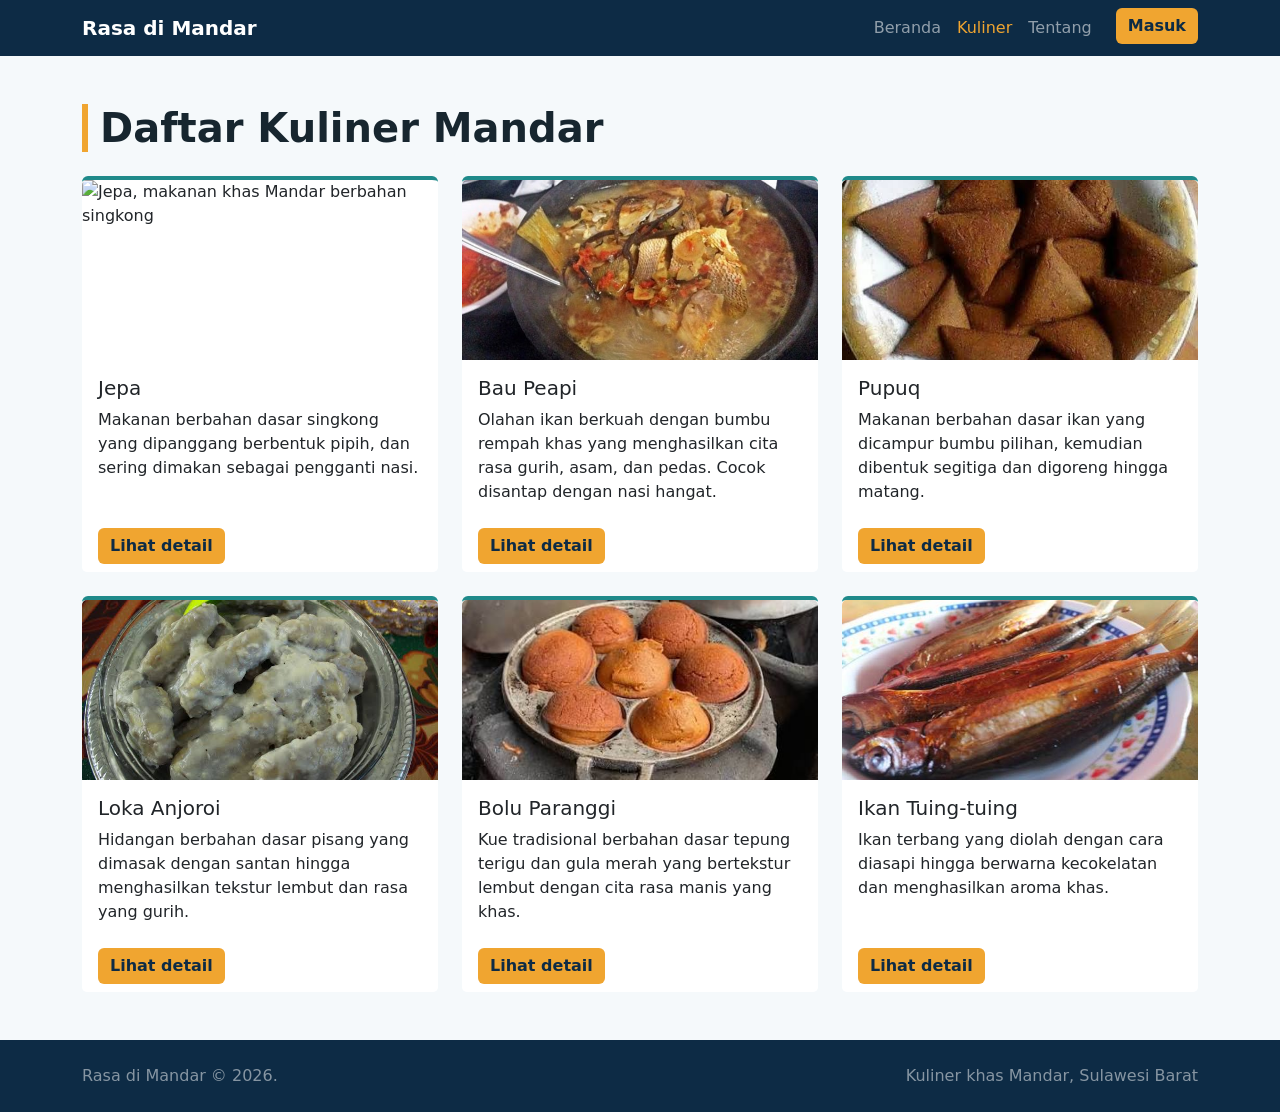
==== Daftar.html @ 7fa7e62b "web rasa di mandar" ====
<!DOCTYPE html>
<html lang="id">
<head>
  <meta charset="UTF-8">
  <meta name="viewport" content="width=device-width, initial-scale=1">
  <title>Kuliner | Rasa di Mandar</title>

  <link href="https://cdn.jsdelivr.net/npm/bootstrap@5.3.3/dist/css/bootstrap.min.css" rel="stylesheet">
  <link href="style.css" rel="stylesheet">
</head>
<body>

  <!-- NAVBAR -->
  <nav class="navbar navbar-expand-lg navbar-dark bg-laut sticky-top">
    <div class="container">
      <a class="navbar-brand fw-bold" href="index.html">Rasa di Mandar</a>

      <button class="navbar-toggler" type="button"
              data-bs-toggle="collapse" data-bs-target="#menuUtama"
              aria-label="Buka menu">
        <span class="navbar-toggler-icon"></span>
      </button>

      <div class="collapse navbar-collapse" id="menuUtama">
        <ul class="navbar-nav ms-auto">
          <li class="nav-item"><a class="nav-link" href="index.html">Beranda</a></li>
          <li class="nav-item"><a class="nav-link active" href="daftar.html">Kuliner</a></li>
          <li class="nav-item"><a class="nav-link" href="tentang.html">Tentang</a></li>
          <li class="nav-item"><a class="btn btn-fajar ms-lg-3" href="login.html">Masuk</a></li>
        </ul>
      </div>
    </div>
  </nav>

  <!-- ISI HALAMAN: grid card -->
  <main class="container mt-5">
    <h1 class="judul-bagian mb-4">Daftar Kuliner Mandar</h1>

    <div class="row row-cols-1 row-cols-md-2 row-cols-lg-3 g-4">

      <!-- Card 1: Jepa -->
      <div class="col">
        <div class="card h-100">
          <img src="image/jepa.jpeg" class="card-img-top" alt="Jepa, makanan khas Mandar berbahan singkong">
          <div class="card-body">
            <h5 class="card-title">Jepa</h5>
            <p class="card-text">Makanan berbahan dasar singkong yang dipanggang berbentuk pipih, dan sering dimakan sebagai pengganti nasi.</p>
          </div>
          <div class="card-footer bg-white border-0">
            <a href="detail.html?menu=jepa" class="btn btn-fajar">Lihat detail</a>
          </div>
        </div>
      </div>

      <!-- Card 2: Bau Peapi -->
      <div class="col">
        <div class="card h-100">
          <img src="image/bau-peapi.jpg" class="card-img-top" alt="Bau Peapi, olahan ikan berkuah">
          <div class="card-body">
            <h5 class="card-title">Bau Peapi</h5>
            <p class="card-text">Olahan ikan berkuah dengan bumbu rempah khas yang menghasilkan cita rasa gurih, asam, dan pedas. Cocok disantap dengan nasi hangat.</p>
          </div>
          <div class="card-footer bg-white border-0">
            <a href="detail.html?menu=bau-peapi" class="btn btn-fajar">Lihat detail</a>
          </div>
        </div>
      </div>

      <!-- Card 3: Pupuq -->
      <div class="col">
        <div class="card h-100">
          <img src="image/pupuq.jpg" class="card-img-top" alt="Pupuq, olahan ikan berbentuk segitiga">
          <div class="card-body">
            <h5 class="card-title">Pupuq</h5>
            <p class="card-text">Makanan berbahan dasar ikan yang dicampur bumbu pilihan, kemudian dibentuk segitiga dan digoreng hingga matang.</p>
          </div>
          <div class="card-footer bg-white border-0">
            <a href="detail.html?menu=pupuq" class="btn btn-fajar">Lihat detail</a>
          </div>
        </div>
      </div>

      <!-- Card 4: Loka Anjoroi -->
      <div class="col">
        <div class="card h-100">
          <img src="image/loka-anjoroi.jpg" class="card-img-top" alt="Loka Anjoro, olahan pisang bersantan">
          <div class="card-body">
            <h5 class="card-title">Loka Anjoroi</h5>
            <p class="card-text">Hidangan berbahan dasar pisang yang dimasak dengan santan hingga menghasilkan tekstur lembut dan rasa yang gurih.</p>
          </div>
          <div class="card-footer bg-white border-0">
            <a href="detail.html?menu=loka-anjoroi" class="btn btn-fajar">Lihat detail</a>
          </div>
        </div>
      </div>

      <!-- Card 5: Bolu Paranggi -->
      <div class="col">
        <div class="card h-100">
          <img src="image/bolu-paranggi.jpg" class="card-img-top" alt="Bolu Paranggi, kue tradisional Mandar">
          <div class="card-body">
            <h5 class="card-title">Bolu Paranggi</h5>
            <p class="card-text">Kue tradisional berbahan dasar tepung terigu dan gula merah yang bertekstur lembut dengan cita rasa manis yang khas.</p>
          </div>
          <div class="card-footer bg-white border-0">
            <a href="detail.html?menu=bolu-paranggi" class="btn btn-fajar">Lihat detail</a>
          </div>
        </div>
      </div>

      <!-- Card 6: Ikan Tuing-tuing -->
      <div class="col">
        <div class="card h-100">
          <img src="image/ikan-tuing-tuing.jpg" class="card-img-top" alt="Ikan Tuing-tuing asap">
          <div class="card-body">
            <h5 class="card-title">Ikan Tuing-tuing</h5>
            <p class="card-text">Ikan terbang yang diolah dengan cara diasapi hingga berwarna kecokelatan dan menghasilkan aroma khas.</p>
          </div>
          <div class="card-footer bg-white border-0">
            <a href="detail.html?menu=ikan-tuing-tuing" class="btn btn-fajar">Lihat detail</a>
          </div>
        </div>
      </div>

    </div>
  </main>

  <!-- FOOTER -->
  <footer class="bg-laut text-white-50 py-4 mt-5">
    <div class="container d-flex flex-column flex-md-row justify-content-between">
      <span>Rasa di Mandar &copy; 2026.</span>
      <span>Kuliner khas Mandar, Sulawesi Barat</span>
    </div>
  </footer>

  <script src="https://cdn.jsdelivr.net/npm/bootstrap@5.3.3/dist/js/bootstrap.bundle.min.js"></script>
</body>
</html>
---- style.css ----
:root {
  --laut: #0d2b45;   
  --ombak: #1f8a8a;  
  --fajar: #f0a530;  
  --layar: #f5f9fb;  
}
body {
  background: var(--layar);
  color: #17262f;
}
.bg-laut {
  background: var(--laut);
}
.btn-fajar {
  background: var(--fajar);
  color: var(--laut);
  font-weight: 600;
  border: 0;
}
.btn-fajar:hover {
  background: #dc9420;
  color: var(--laut);
}
.nav-link.active {
  color: var(--fajar) !important;
}
.hero {
  position: relative;
  overflow: hidden;
  background: var(--laut);  
  color: #fff;
  padding: 5rem 0 4rem;
  border-bottom: 6px solid var(--fajar);
}
.hero-video {
  position: absolute;
  top: 0;
  left: 0;
  width: 100%;
  height: 100%;
  object-fit: cover;
  z-index: 0;
}
.hero-overlay {
  position: absolute;
  inset: 0;
  background: rgba(13, 43, 69, 0.65);
  z-index: 1;
}
.hero .container {
  position: relative;
  z-index: 2;
}
.hero h1 {
  font-weight: 800;
  font-size: clamp(2.6rem, 8vw, 5rem);
  line-height: 1.02;
}
.chip {
  display: inline-block;
  background: rgba(255, 255, 255, 0.12);
  border-radius: 2rem;
  padding: 0.35rem 1rem;
  margin: 0.2rem;
}
.judul-bagian {
  font-weight: 800;
  border-left: 6px solid var(--fajar);
  padding-left: 0.75rem;
}
.card {
  border: 0;
  border-top: 4px solid var(--ombak);
}
.foto {
  height: 180px;
  display: flex;
  align-items: center;
  justify-content: center;
  font-size: 4rem;
  background: linear-gradient(135deg, var(--ombak), var(--laut));
}
.foto.hangat {
  background: linear-gradient(135deg, var(--fajar), #d9822b);
}
.card-img-top {
  height: 180px;
  object-fit: cover;
}
.foto-detail {
  width: 100%;
  height: 320px;
  object-fit: cover;
  border-radius: 0.75rem;
}
.header-halaman {
  background: var(--laut);
  color: #fff;
  padding: 3rem 0 2.5rem;
  border-bottom: 6px solid var(--fajar);
}
.header-halaman h1 {
  font-weight: 800;
}
.foto-profil {
  width: 140px;
  height: 140px;
  object-fit: cover;
  border-radius: 50%;
  border: 4px solid var(--fajar);
}
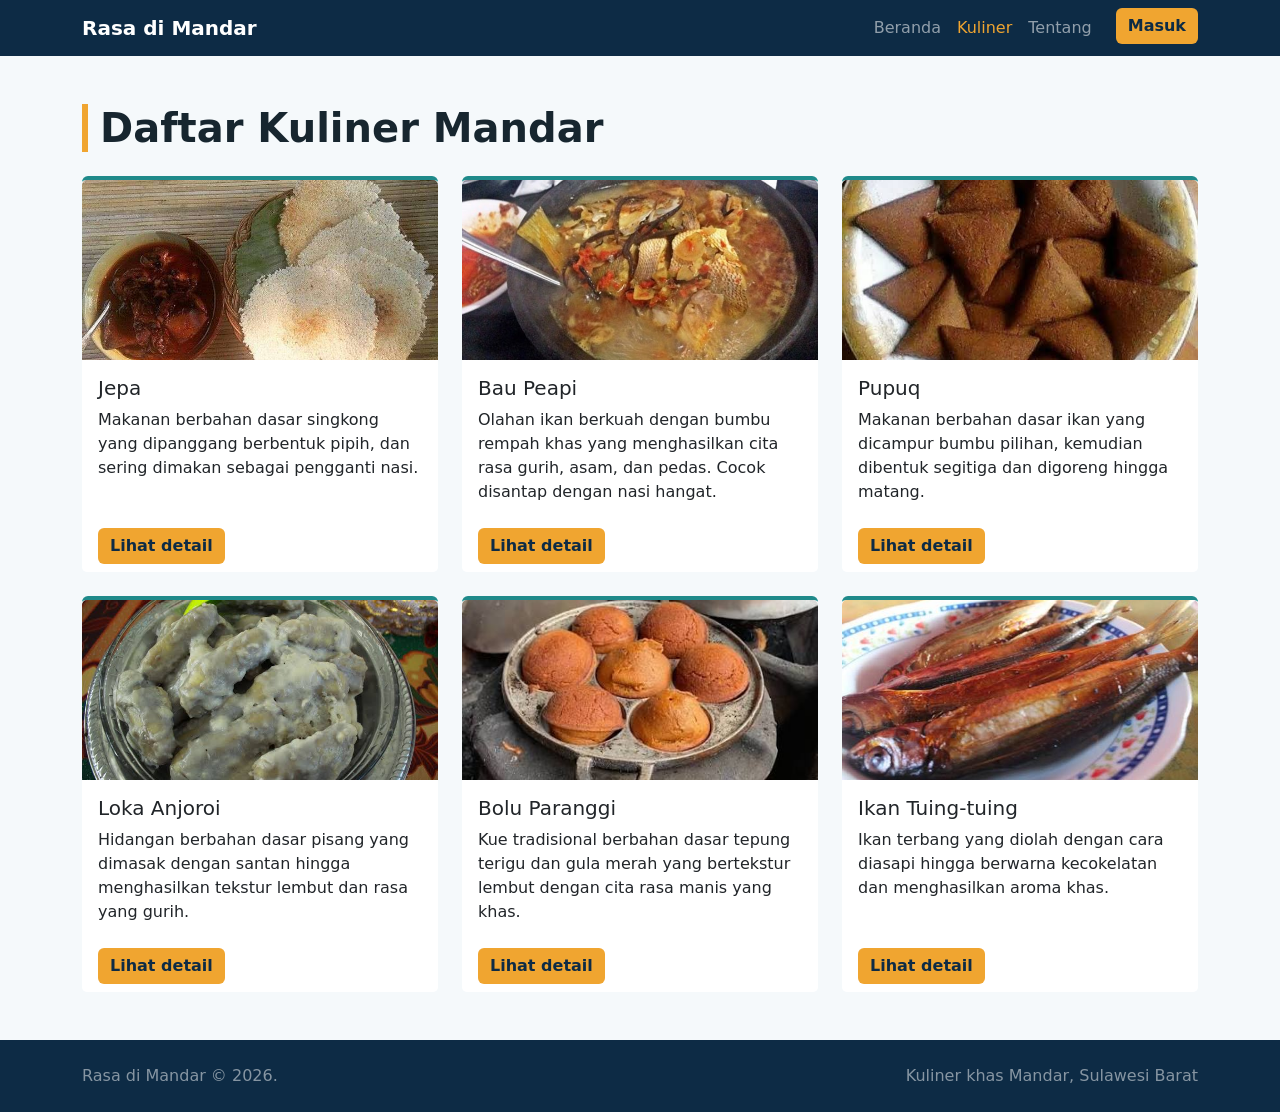
==== commit 4859886b: "update halama" ====
--- a/Daftar.html
+++ b/Daftar.html
@@ -24,8 +24,8 @@
       <div class="collapse navbar-collapse" id="menuUtama">
         <ul class="navbar-nav ms-auto">
           <li class="nav-item"><a class="nav-link" href="index.html">Beranda</a></li>
-          <li class="nav-item"><a class="nav-link active" href="daftar.html">Kuliner</a></li>
-          <li class="nav-item"><a class="nav-link" href="tentang.html">Tentang</a></li>
+          <li class="nav-item"><a class="nav-link active" href="Daftar.html">Kuliner</a></li>
+          <li class="nav-item"><a class="nav-link" href="Tentang.html">Tentang</a></li>
           <li class="nav-item"><a class="btn btn-fajar ms-lg-3" href="login.html">Masuk</a></li>
         </ul>
       </div>
@@ -41,13 +41,13 @@
       <!-- Card 1: Jepa -->
       <div class="col">
         <div class="card h-100">
-          <img src="image/jepa.jpeg" class="card-img-top" alt="Jepa, makanan khas Mandar berbahan singkong">
+          <img src="image/Jepa.jpeg" class="card-img-top" alt="Jepa, makanan khas Mandar berbahan singkong">
           <div class="card-body">
             <h5 class="card-title">Jepa</h5>
             <p class="card-text">Makanan berbahan dasar singkong yang dipanggang berbentuk pipih, dan sering dimakan sebagai pengganti nasi.</p>
           </div>
           <div class="card-footer bg-white border-0">
-            <a href="detail.html?menu=jepa" class="btn btn-fajar">Lihat detail</a>
+            <a href="Detail.html?menu=jepa" class="btn btn-fajar">Lihat detail</a>
           </div>
         </div>
       </div>
@@ -61,7 +61,7 @@
             <p class="card-text">Olahan ikan berkuah dengan bumbu rempah khas yang menghasilkan cita rasa gurih, asam, dan pedas. Cocok disantap dengan nasi hangat.</p>
           </div>
           <div class="card-footer bg-white border-0">
-            <a href="detail.html?menu=bau-peapi" class="btn btn-fajar">Lihat detail</a>
+            <a href="Detail.html?menu=bau-peapi" class="btn btn-fajar">Lihat detail</a>
           </div>
         </div>
       </div>
@@ -75,7 +75,7 @@
             <p class="card-text">Makanan berbahan dasar ikan yang dicampur bumbu pilihan, kemudian dibentuk segitiga dan digoreng hingga matang.</p>
           </div>
           <div class="card-footer bg-white border-0">
-            <a href="detail.html?menu=pupuq" class="btn btn-fajar">Lihat detail</a>
+            <a href="Detail.html?menu=pupuq" class="btn btn-fajar">Lihat detail</a>
           </div>
         </div>
       </div>
@@ -89,7 +89,7 @@
             <p class="card-text">Hidangan berbahan dasar pisang yang dimasak dengan santan hingga menghasilkan tekstur lembut dan rasa yang gurih.</p>
           </div>
           <div class="card-footer bg-white border-0">
-            <a href="detail.html?menu=loka-anjoroi" class="btn btn-fajar">Lihat detail</a>
+            <a href="Detail.html?menu=loka-anjoroi" class="btn btn-fajar">Lihat detail</a>
           </div>
         </div>
       </div>
@@ -103,7 +103,7 @@
             <p class="card-text">Kue tradisional berbahan dasar tepung terigu dan gula merah yang bertekstur lembut dengan cita rasa manis yang khas.</p>
           </div>
           <div class="card-footer bg-white border-0">
-            <a href="detail.html?menu=bolu-paranggi" class="btn btn-fajar">Lihat detail</a>
+            <a href="Detail.html?menu=bolu-paranggi" class="btn btn-fajar">Lihat detail</a>
           </div>
         </div>
       </div>
@@ -117,7 +117,7 @@
             <p class="card-text">Ikan terbang yang diolah dengan cara diasapi hingga berwarna kecokelatan dan menghasilkan aroma khas.</p>
           </div>
           <div class="card-footer bg-white border-0">
-            <a href="detail.html?menu=ikan-tuing-tuing" class="btn btn-fajar">Lihat detail</a>
+            <a href="Detail.html?menu=ikan-tuing-tuing" class="btn btn-fajar">Lihat detail</a>
           </div>
         </div>
       </div>
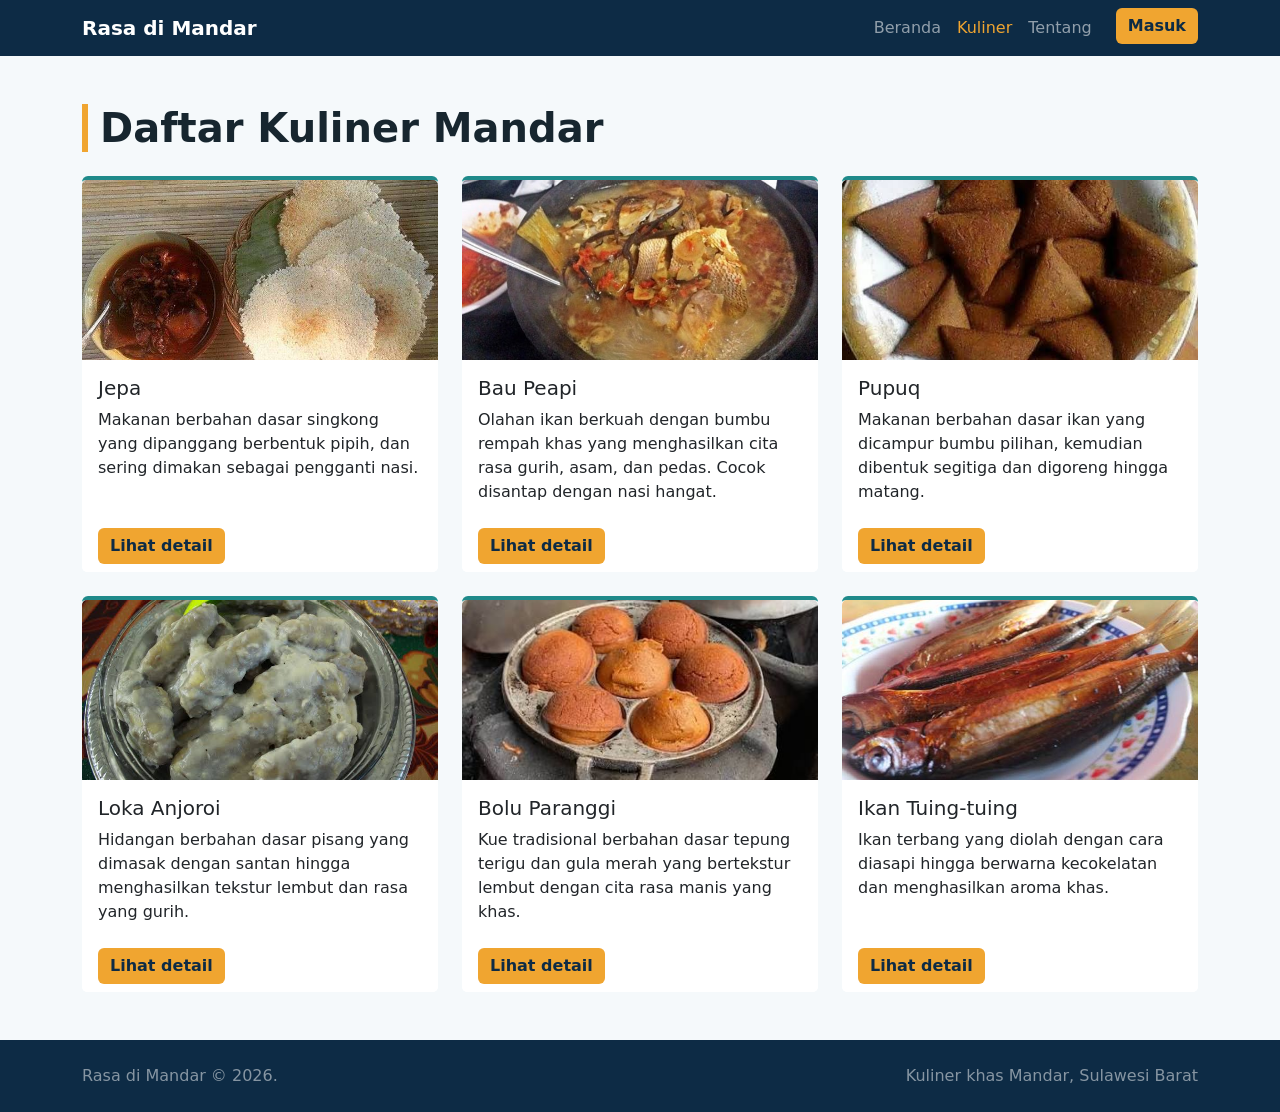
==== commit 3bce5ff8: "update web" ====
--- a/Daftar.html
+++ b/Daftar.html
@@ -10,7 +10,6 @@
 </head>
 <body>
 
-  <!-- NAVBAR -->
   <nav class="navbar navbar-expand-lg navbar-dark bg-laut sticky-top">
     <div class="container">
       <a class="navbar-brand fw-bold" href="index.html">Rasa di Mandar</a>
@@ -32,13 +31,11 @@
     </div>
   </nav>
 
-  <!-- ISI HALAMAN: grid card -->
   <main class="container mt-5">
     <h1 class="judul-bagian mb-4">Daftar Kuliner Mandar</h1>
 
     <div class="row row-cols-1 row-cols-md-2 row-cols-lg-3 g-4">
 
-      <!-- Card 1: Jepa -->
       <div class="col">
         <div class="card h-100">
           <img src="image/Jepa.jpeg" class="card-img-top" alt="Jepa, makanan khas Mandar berbahan singkong">
@@ -52,7 +49,6 @@
         </div>
       </div>
 
-      <!-- Card 2: Bau Peapi -->
       <div class="col">
         <div class="card h-100">
           <img src="image/bau-peapi.jpg" class="card-img-top" alt="Bau Peapi, olahan ikan berkuah">
@@ -66,7 +62,6 @@
         </div>
       </div>
 
-      <!-- Card 3: Pupuq -->
       <div class="col">
         <div class="card h-100">
           <img src="image/pupuq.jpg" class="card-img-top" alt="Pupuq, olahan ikan berbentuk segitiga">
@@ -80,7 +75,6 @@
         </div>
       </div>
 
-      <!-- Card 4: Loka Anjoroi -->
       <div class="col">
         <div class="card h-100">
           <img src="image/loka-anjoroi.jpg" class="card-img-top" alt="Loka Anjoro, olahan pisang bersantan">
@@ -94,7 +88,6 @@
         </div>
       </div>
 
-      <!-- Card 5: Bolu Paranggi -->
       <div class="col">
         <div class="card h-100">
           <img src="image/bolu-paranggi.jpg" class="card-img-top" alt="Bolu Paranggi, kue tradisional Mandar">
@@ -108,7 +101,6 @@
         </div>
       </div>
 
-      <!-- Card 6: Ikan Tuing-tuing -->
       <div class="col">
         <div class="card h-100">
           <img src="image/ikan-tuing-tuing.jpg" class="card-img-top" alt="Ikan Tuing-tuing asap">
@@ -125,7 +117,6 @@
     </div>
   </main>
 
-  <!-- FOOTER -->
   <footer class="bg-laut text-white-50 py-4 mt-5">
     <div class="container d-flex flex-column flex-md-row justify-content-between">
       <span>Rasa di Mandar &copy; 2026.</span>
--- a/style.css
+++ b/style.css
@@ -108,4 +108,49 @@
   object-fit: cover;
   border-radius: 50%;
   border: 4px solid var(--fajar);
+}
+@keyframes muncul {
+  from { opacity: 0; transform: translateY(24px); }
+  to   { opacity: 1; transform: translateY(0); }
+}
+@keyframes memudar {
+  from { opacity: 0; }
+  to   { opacity: 1; }
+}
+.navbar {
+  animation: memudar 0.8s ease both;
+}
+.hero h1 {
+  animation: muncul 0.9s ease 0.2s both;
+}
+.hero .lead {
+  animation: muncul 0.9s ease 0.45s both;
+}
+.hero .btn {
+  animation: muncul 0.9s ease 0.7s both;
+}
+.hero .chip {
+  animation: muncul 0.9s ease 0.9s both;
+}
+.header-halaman h1,
+.header-halaman .lead {
+  animation: muncul 0.8s ease 0.15s both;
+}
+main {
+  animation: muncul 0.9s ease 0.3s both;
+}
+.row > .col:nth-child(1), .row > [class*="col-"]:nth-child(1) .card { animation-delay: 0.3s; }
+.row > .col:nth-child(2), .row > [class*="col-"]:nth-child(2) .card { animation-delay: 0.45s; }
+.row > .col:nth-child(3), .row > [class*="col-"]:nth-child(3) .card { animation-delay: 0.6s; }
+.row > .col:nth-child(4) { animation-delay: 0.75s; }
+.row > .col:nth-child(5) { animation-delay: 0.9s; }
+.row > .col:nth-child(6) { animation-delay: 1.05s; }
+.row > .col {
+  animation: muncul 0.8s ease both;
+}
+@media (prefers-reduced-motion: reduce) {
+  .navbar, .hero h1, .hero .lead, .hero .btn, .hero .chip,
+  .header-halaman h1, .header-halaman .lead, main, .row > .col {
+    animation: none;
+  }
 }
